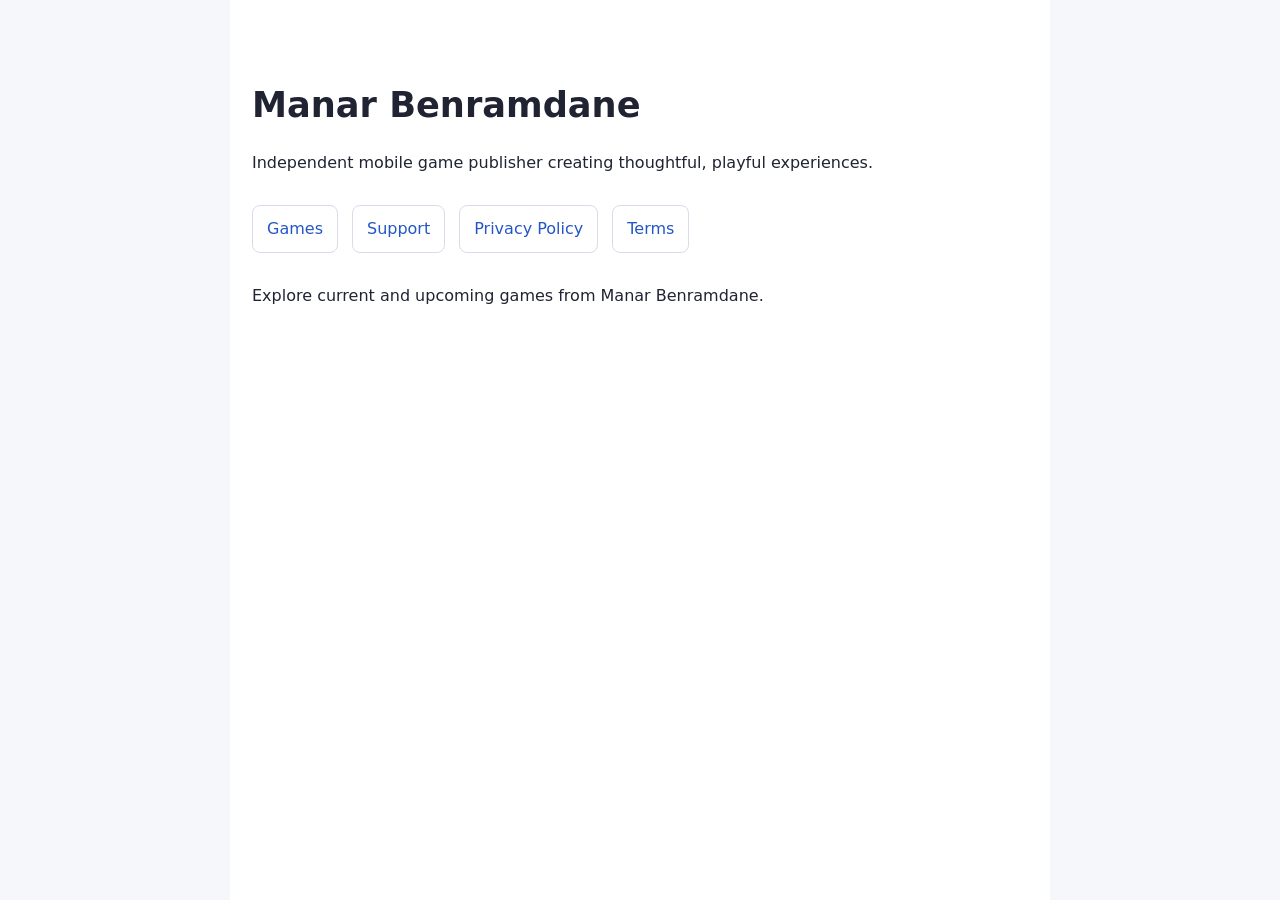
==== index.html @ 0f8d8dd6 "Add app publisher website and legal pages" ====
<!doctype html>
<html lang="en">
<head><meta charset="utf-8"><meta name="viewport" content="width=device-width,initial-scale=1"><title>Manar Benramdane Games</title><link rel="stylesheet" href="style.css"></head>
<body><main><h1>Manar Benramdane</h1><p>Independent mobile game publisher creating thoughtful, playful experiences.</p><nav><a href="marketing.html">Games</a><a href="support.html">Support</a><a href="privacy.html">Privacy Policy</a><a href="terms.html">Terms</a></nav><p>Explore current and upcoming games from Manar Benramdane.</p></main></body>
</html>
---- style.css ----
*{box-sizing:border-box}body{margin:0;background:#f6f7fb;color:#202432;font:16px/1.6 system-ui,-apple-system,Segoe UI,sans-serif}main{max-width:820px;margin:0 auto;padding:56px 22px 80px;background:#fff;min-height:100vh}h1{font-size:2.2rem;line-height:1.2;margin-top:28px}h2{margin-top:32px}a{color:#2457c5}nav{display:flex;flex-wrap:wrap;gap:14px;margin:30px 0}nav a{padding:10px 14px;border:1px solid #d7dce8;border-radius:8px;text-decoration:none}li{margin:10px 0}em{color:#626b7c}
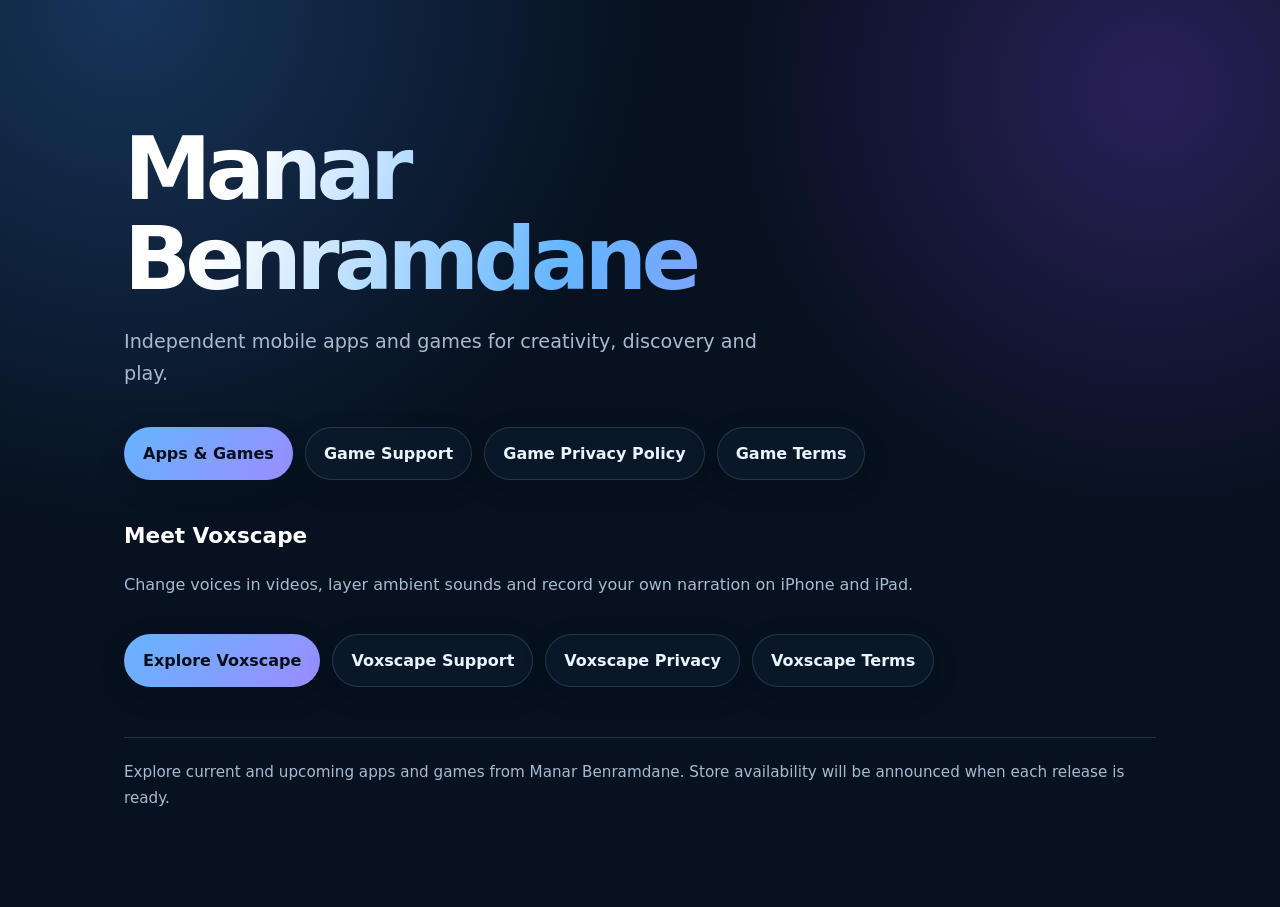
==== commit 14de9cd8: "Add Voxscape product and app-specific support and legal pages" ====
--- a/index.html
+++ b/index.html
@@ -1,5 +1,2 @@
 <!doctype html>
-<html lang="en">
-<head><meta charset="utf-8"><meta name="viewport" content="width=device-width,initial-scale=1"><title>Manar Benramdane Games</title><link rel="stylesheet" href="style.css"></head>
-<body><main><h1>Manar Benramdane</h1><p>Independent mobile game publisher creating thoughtful, playful experiences.</p><nav><a href="marketing.html">Games</a><a href="support.html">Support</a><a href="privacy.html">Privacy Policy</a><a href="terms.html">Terms</a></nav><p>Explore current and upcoming games from Manar Benramdane.</p></main></body>
-</html>+<html lang="en"><head><meta charset="utf-8"><meta name="viewport" content="width=device-width,initial-scale=1"><title>Manar Benramdane Apps &amp; Games</title><link rel="stylesheet" href="style.css"></head><body><main><h1>Manar Benramdane</h1><p>Independent mobile apps and games for creativity, discovery and play.</p><nav><a href="marketing.html">Apps &amp; Games</a><a href="support.html">Game Support</a><a href="privacy.html">Game Privacy Policy</a><a href="terms.html">Game Terms</a></nav><h2>Meet Voxscape</h2><p>Change voices in videos, layer ambient sounds and record your own narration on iPhone and iPad.</p><nav><a href="voxscape.html">Explore Voxscape</a><a href="voxscape-support.html">Voxscape Support</a><a href="voxscape-privacy.html">Voxscape Privacy</a><a href="voxscape-terms.html">Voxscape Terms</a></nav><p>Explore current and upcoming apps and games from Manar Benramdane. Store availability will be announced when each release is ready.</p></main></body></html>
--- a/style.css
+++ b/style.css
@@ -1 +1 @@
-*{box-sizing:border-box}body{margin:0;background:#f6f7fb;color:#202432;font:16px/1.6 system-ui,-apple-system,Segoe UI,sans-serif}main{max-width:820px;margin:0 auto;padding:56px 22px 80px;background:#fff;min-height:100vh}h1{font-size:2.2rem;line-height:1.2;margin-top:28px}h2{margin-top:32px}a{color:#2457c5}nav{display:flex;flex-wrap:wrap;gap:14px;margin:30px 0}nav a{padding:10px 14px;border:1px solid #d7dce8;border-radius:8px;text-decoration:none}li{margin:10px 0}em{color:#626b7c}+:root{--bg:#07111f;--surface:#0d1b2f;--surface-2:#122641;--text:#edf5ff;--muted:#a9bad0;--line:rgba(180,210,240,.16);--primary:#64b5ff;--secondary:#9b8cff;--accent:#55e6c1;--shadow:0 24px 70px rgba(0,0,0,.28)}*{box-sizing:border-box}html{scroll-behavior:smooth}body{margin:0;background:radial-gradient(circle at 10% 0%,#17345a 0,transparent 36%),radial-gradient(circle at 90% 10%,#2a2059 0,transparent 30%),var(--bg);color:var(--text);font:16px/1.7 Inter,ui-sans-serif,system-ui,-apple-system,BlinkMacSystemFont,"Segoe UI",sans-serif}main{max-width:1080px;min-height:100vh;margin:0 auto;padding:28px 24px 80px}main>h1:first-child{font-size:clamp(2.5rem,7vw,5.5rem);line-height:1.02;letter-spacing:-.065em;max-width:780px;margin:96px 0 22px;background:linear-gradient(110deg,#fff 15%,var(--primary) 58%,var(--secondary));-webkit-background-clip:text;background-clip:text;color:transparent}main>p:first-of-type{max-width:650px;color:var(--muted);font-size:1.2rem}h1{font-size:clamp(2rem,4vw,3.5rem);line-height:1.1;letter-spacing:-.045em;margin:48px 0 18px}h2{font-size:1.35rem;margin:38px 0 12px;color:#fff}p,li{color:var(--muted)}a{color:var(--primary);text-decoration:none;transition:color .2s ease,transform .2s ease}a:hover{color:#fff}nav{display:flex;flex-wrap:wrap;gap:12px;margin:36px 0}nav a{display:inline-flex;align-items:center;padding:12px 18px;border:1px solid var(--line);border-radius:999px;background:rgba(13,27,47,.72);box-shadow:0 8px 28px rgba(0,0,0,.14);color:#eaf4ff;font-weight:650;transition:all .2s ease}nav a:first-child{background:linear-gradient(135deg,var(--primary),var(--secondary));border-color:transparent;color:#06101d}nav a:hover{transform:translateY(-2px);border-color:rgba(100,181,255,.6)}ul{padding:0;list-style:none;display:grid;grid-template-columns:repeat(auto-fit,minmax(230px,1fr));gap:16px;margin:18px 0 30px}li{padding:22px;border:1px solid var(--line);border-radius:18px;background:linear-gradient(145deg,rgba(18,38,65,.9),rgba(13,27,47,.75));box-shadow:var(--shadow)}li strong{display:block;color:#fff;font-size:1.1rem;margin-bottom:6px}main>p:last-child{margin-top:50px;padding-top:22px;border-top:1px solid var(--line);font-size:.95rem}main>a:first-child{display:inline-flex;align-items:center;gap:8px;margin-top:12px;color:var(--muted);font-size:.95rem}main>a:first-child:before{content:"←";color:var(--primary);font-size:1.2rem}em{color:var(--accent);font-style:normal;font-size:.9rem}body:has(h1:nth-of-type(1)){}@media(max-width:600px){main{padding:20px 18px 56px}main>h1:first-child{margin-top:70px;font-size:3.25rem}nav{gap:9px}nav a{padding:10px 14px;font-size:.92rem}ul{grid-template-columns:1fr}h2{margin-top:30px}}
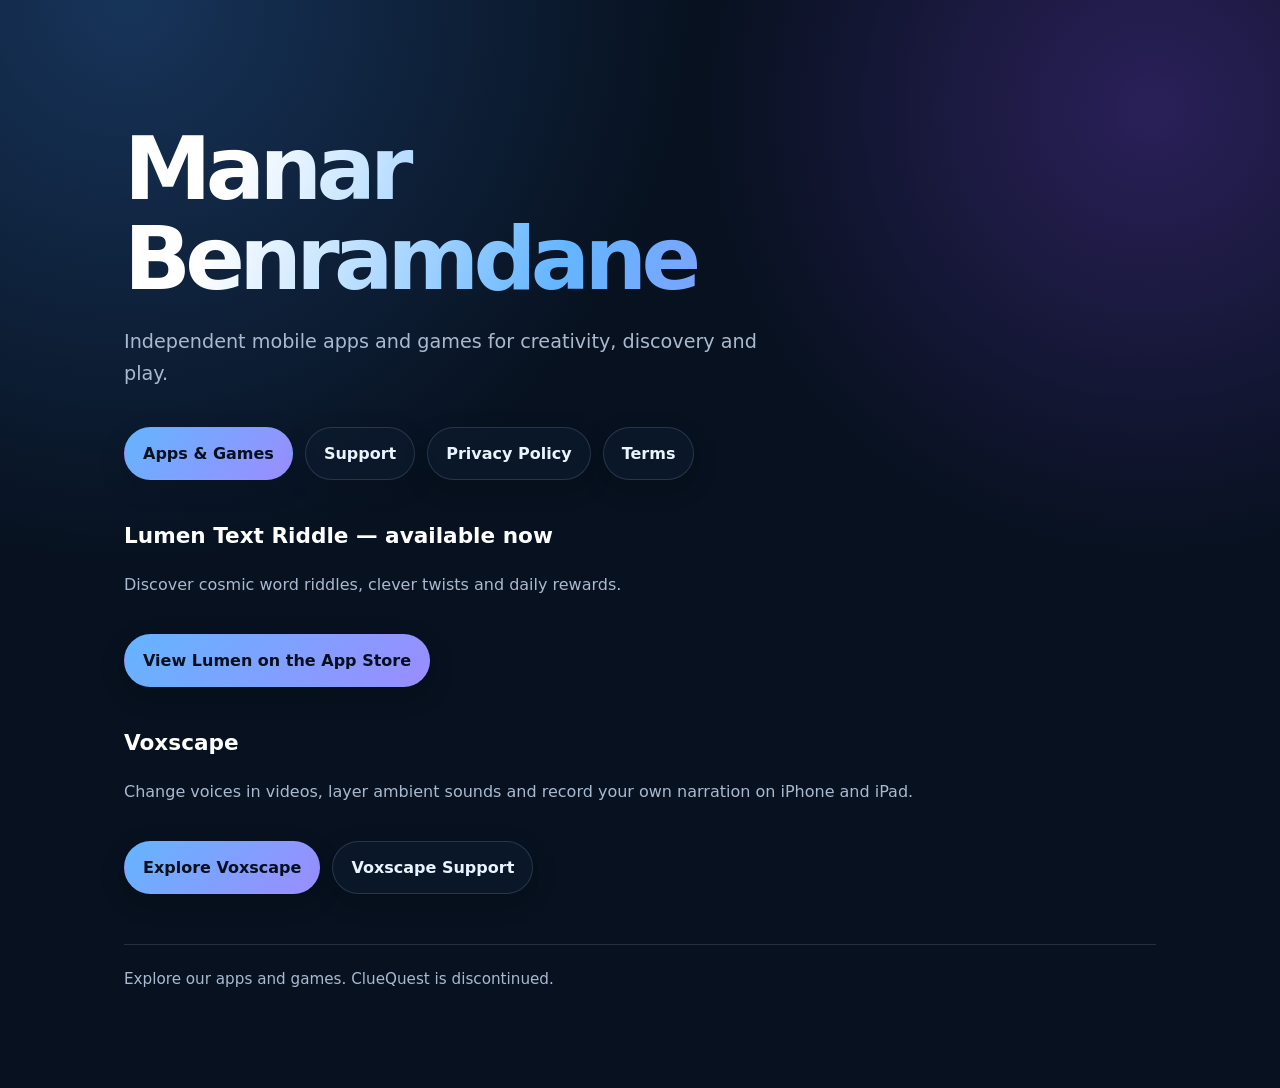
==== commit 0bef2c9e: "Unify legal pages and update Lumen and ClueQuest release status" ====
--- a/index.html
+++ b/index.html
@@ -1,2 +1 @@
-<!doctype html>
-<html lang="en"><head><meta charset="utf-8"><meta name="viewport" content="width=device-width,initial-scale=1"><title>Manar Benramdane Apps &amp; Games</title><link rel="stylesheet" href="style.css"></head><body><main><h1>Manar Benramdane</h1><p>Independent mobile apps and games for creativity, discovery and play.</p><nav><a href="marketing.html">Apps &amp; Games</a><a href="support.html">Game Support</a><a href="privacy.html">Game Privacy Policy</a><a href="terms.html">Game Terms</a></nav><h2>Meet Voxscape</h2><p>Change voices in videos, layer ambient sounds and record your own narration on iPhone and iPad.</p><nav><a href="voxscape.html">Explore Voxscape</a><a href="voxscape-support.html">Voxscape Support</a><a href="voxscape-privacy.html">Voxscape Privacy</a><a href="voxscape-terms.html">Voxscape Terms</a></nav><p>Explore current and upcoming apps and games from Manar Benramdane. Store availability will be announced when each release is ready.</p></main></body></html>
+<!doctype html><html lang="en"><head><meta charset="utf-8"><meta name="viewport" content="width=device-width,initial-scale=1"><title>Manar Benramdane Apps &amp; Games</title><link rel="stylesheet" href="style.css"></head><body><main><h1>Manar Benramdane</h1><p>Independent mobile apps and games for creativity, discovery and play.</p><nav><a href="marketing.html">Apps &amp; Games</a><a href="support.html">Support</a><a href="privacy.html">Privacy Policy</a><a href="terms.html">Terms</a></nav><h2>Lumen Text Riddle — available now</h2><p>Discover cosmic word riddles, clever twists and daily rewards.</p><nav><a href="https://apps.apple.com/app/id6825060438">View Lumen on the App Store</a></nav><h2>Voxscape</h2><p>Change voices in videos, layer ambient sounds and record your own narration on iPhone and iPad.</p><nav><a href="voxscape.html">Explore Voxscape</a><a href="voxscape-support.html">Voxscape Support</a></nav><p>Explore our apps and games. ClueQuest is discontinued.</p></main></body></html>
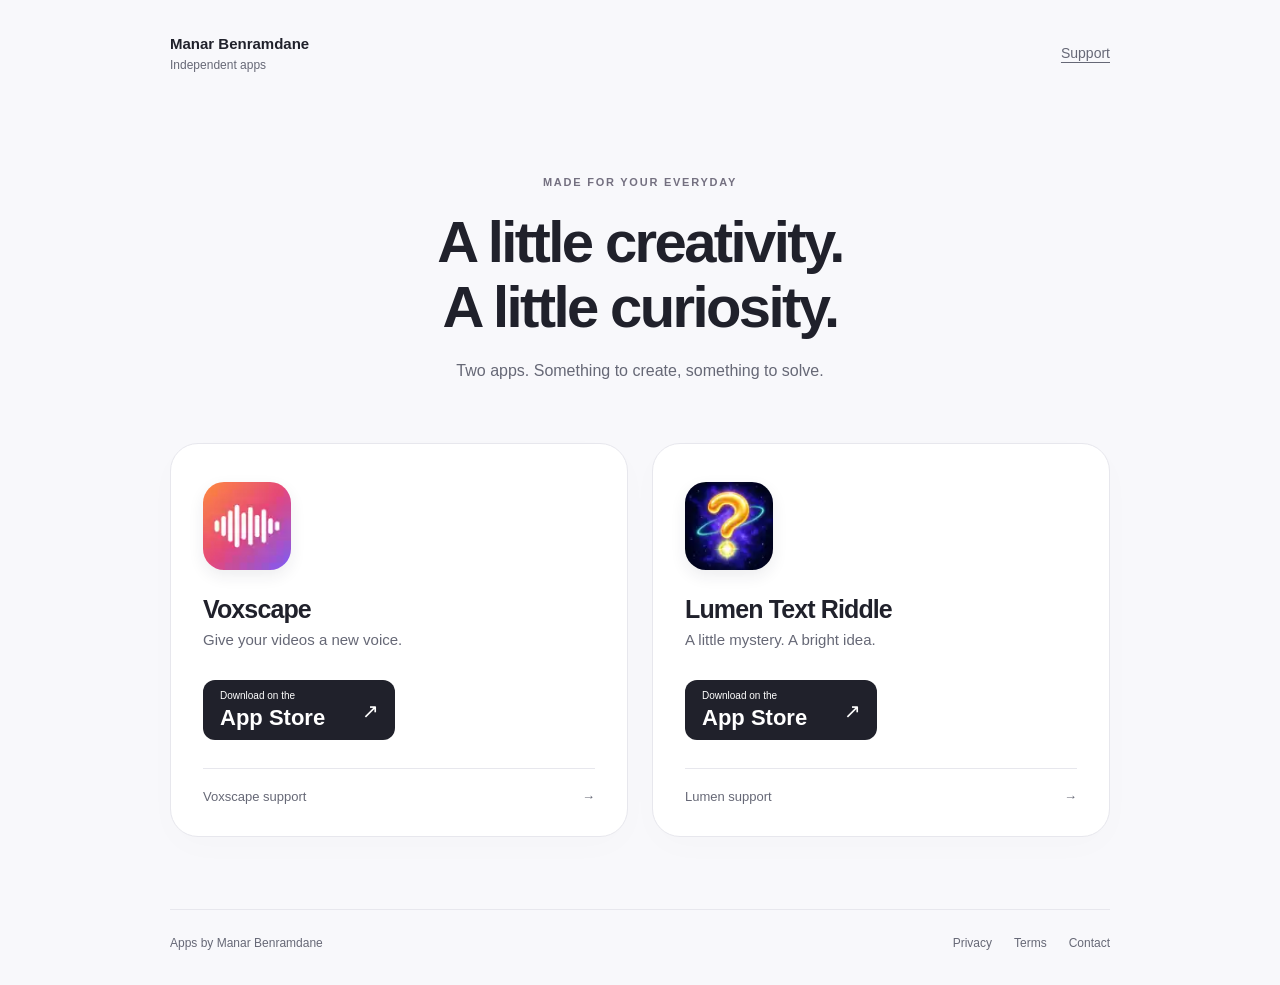
==== commit 87d0b412: "Simplify homepage with app icons, store links and matching support" ====
--- a/index.html
+++ b/index.html
@@ -1 +1,2 @@
-<!doctype html><html lang="en"><head><meta charset="utf-8"><meta name="viewport" content="width=device-width,initial-scale=1"><title>Manar Benramdane Apps &amp; Games</title><link rel="stylesheet" href="style.css"></head><body><main><h1>Manar Benramdane</h1><p>Independent mobile apps and games for creativity, discovery and play.</p><nav><a href="marketing.html">Apps &amp; Games</a><a href="support.html">Support</a><a href="privacy.html">Privacy Policy</a><a href="terms.html">Terms</a></nav><h2>Lumen Text Riddle — available now</h2><p>Discover cosmic word riddles, clever twists and daily rewards.</p><nav><a href="https://apps.apple.com/app/id6825060438">View Lumen on the App Store</a></nav><h2>Voxscape</h2><p>Change voices in videos, layer ambient sounds and record your own narration on iPhone and iPad.</p><nav><a href="voxscape.html">Explore Voxscape</a><a href="voxscape-support.html">Voxscape Support</a></nav><p>Explore our apps and games. ClueQuest is discontinued.</p></main></body></html>
+<!doctype html>
+<html lang="en"><head><meta charset="utf-8"><meta name="viewport" content="width=device-width,initial-scale=1"><meta name="description" content="Discover Voxscape and Lumen Text Riddle, apps by Manar Benramdane."><title>Apps by Manar Benramdane</title><link rel="stylesheet" href="home.css"></head><body><header class="site-header"><a class="brand" href="index.html">Manar Benramdane<span>Independent apps</span></a><a href="support.html">Support</a></header><main><section class="intro"><p class="eyebrow">Made for your everyday</p><h1>A little creativity.<br>A little curiosity.</h1><p>Two apps. Something to create, something to solve.</p></section><section class="apps" aria-label="Our apps"><article class="app-card voxscape"><img class="app-icon" src="assets/voxscape-icon.svg" width="88" height="88" alt="Voxscape app icon: white waveform on a colorful gradient"><h2>Voxscape</h2><p>Give your videos a new voice.</p><a class="store-link" href="https://apps.apple.com/app/id6830391634" aria-label="Download Voxscape on the App Store"><span>Download on the</span>App Store <span class="arrow" aria-hidden="true">↗</span></a><a class="support-link" href="voxscape-support.html">Voxscape support <span aria-hidden="true">→</span></a></article><article class="app-card lumen"><img class="app-icon" src="assets/lumen-icon.svg" width="88" height="88" alt="Lumen Text Riddle app icon: golden question mark in a starry sky"><h2>Lumen Text Riddle</h2><p>A little mystery. A bright idea.</p><a class="store-link" href="https://apps.apple.com/app/id6825060438" aria-label="Download Lumen Text Riddle on the App Store"><span>Download on the</span>App Store <span class="arrow" aria-hidden="true">↗</span></a><a class="support-link" href="lumen-support.html">Lumen support <span aria-hidden="true">→</span></a></article></section></main><footer><span>Apps by Manar Benramdane</span><nav aria-label="Legal and contact"><a href="privacy.html">Privacy</a><a href="terms.html">Terms</a><a href="mailto:support.manar@gmail.com">Contact</a></nav></footer></body></html>
--- a/home.css
+++ b/home.css
@@ -0,0 +1 @@
+:root{color-scheme:light;--ink:#20212b;--muted:#666876;--line:#e7e7ed}*{box-sizing:border-box}body{margin:0;background:#f8f8fb;color:var(--ink);font-family:-apple-system,BlinkMacSystemFont,'Segoe UI',sans-serif;line-height:1.6}a{color:inherit;text-underline-offset:4px}a:focus-visible{outline:3px solid #7050dd;outline-offset:5px;border-radius:4px}.site-header,main,footer{width:min(940px,calc(100% - 48px));margin-inline:auto}.site-header{display:flex;justify-content:space-between;align-items:center;padding:32px 0}.site-header>a:last-child{font-size:14px;color:var(--muted)}.brand{font-size:15px;font-weight:650;text-decoration:none}.brand span{display:block;font-size:12px;font-weight:400;color:var(--muted)}.intro{text-align:center;padding:56px 0 44px}.eyebrow{font-size:11px;text-transform:uppercase;letter-spacing:.16em;color:#747080;font-weight:650}.intro h1{font-size:clamp(36px,6vw,58px);line-height:1.12;letter-spacing:-.045em;font-weight:650;margin:18px 0}.intro>p:last-child{color:var(--muted);font-size:16px}.apps{display:grid;grid-template-columns:repeat(2,minmax(0,1fr));gap:24px;padding-bottom:72px}.app-card{padding:38px 32px 28px;background:white;border:1px solid var(--line);border-radius:28px;box-shadow:0 10px 35px #24243d04}.app-icon{display:block;border-radius:21px;box-shadow:0 6px 16px #24243d15}.app-card h2{font-size:25px;letter-spacing:-.035em;margin:24px 0 4px;line-height:1.2}.app-card>p{margin:0 0 28px;color:var(--muted);font-size:15px}.store-link{position:relative;display:block;width:192px;background:#20212b;color:white;text-decoration:none;border-radius:12px;padding:10px 38px 10px 17px;font-size:22px;font-weight:600;line-height:1.15}.store-link>span:first-child{display:block;font-size:10px;font-weight:400;margin-bottom:3px}.store-link .arrow{position:absolute;right:16px;top:20px;font-size:20px;font-weight:400}.store-link:hover{background:#3c3d49}.support-link{display:flex;align-items:center;justify-content:space-between;margin-top:28px;padding-top:18px;border-top:1px solid var(--line);text-decoration:none;color:var(--muted);font-size:13px}.support-link:hover{color:var(--ink)}footer{border-top:1px solid var(--line);display:flex;justify-content:space-between;gap:20px;padding:24px 0 32px;color:var(--muted);font-size:12px}footer nav{display:flex;gap:22px}footer a{text-decoration:none}footer a:hover{text-decoration:underline}.support-page{max-width:700px;padding:32px 0 64px}.support-page h1{font-size:clamp(30px,5vw,42px);line-height:1.15;letter-spacing:-.04em;margin:20px 0}.support-page h2{font-size:19px;margin:32px 0 10px}.support-page p,.support-page li{color:var(--muted)}.support-page .contact-box{padding:22px 24px;border:1px solid var(--line);border-radius:18px;background:white}.support-page .contact-box p{margin:8px 0}.support-page .contact-box a{overflow-wrap:anywhere}.back-link{font-size:14px;color:var(--muted)}@media(max-width:600px){.site-header,main,footer{width:calc(100% - 36px)}.site-header{padding:24px 0}.intro{padding:36px 0 30px}.apps{grid-template-columns:1fr;gap:18px;padding-bottom:44px}.app-card{padding:28px}.intro>p:last-child{font-size:14px}footer{flex-direction:column;gap:12px}.support-page{padding-top:20px}}@media(prefers-reduced-motion:no-preference){.store-link,.support-link{transition:background .15s,color .15s}}
